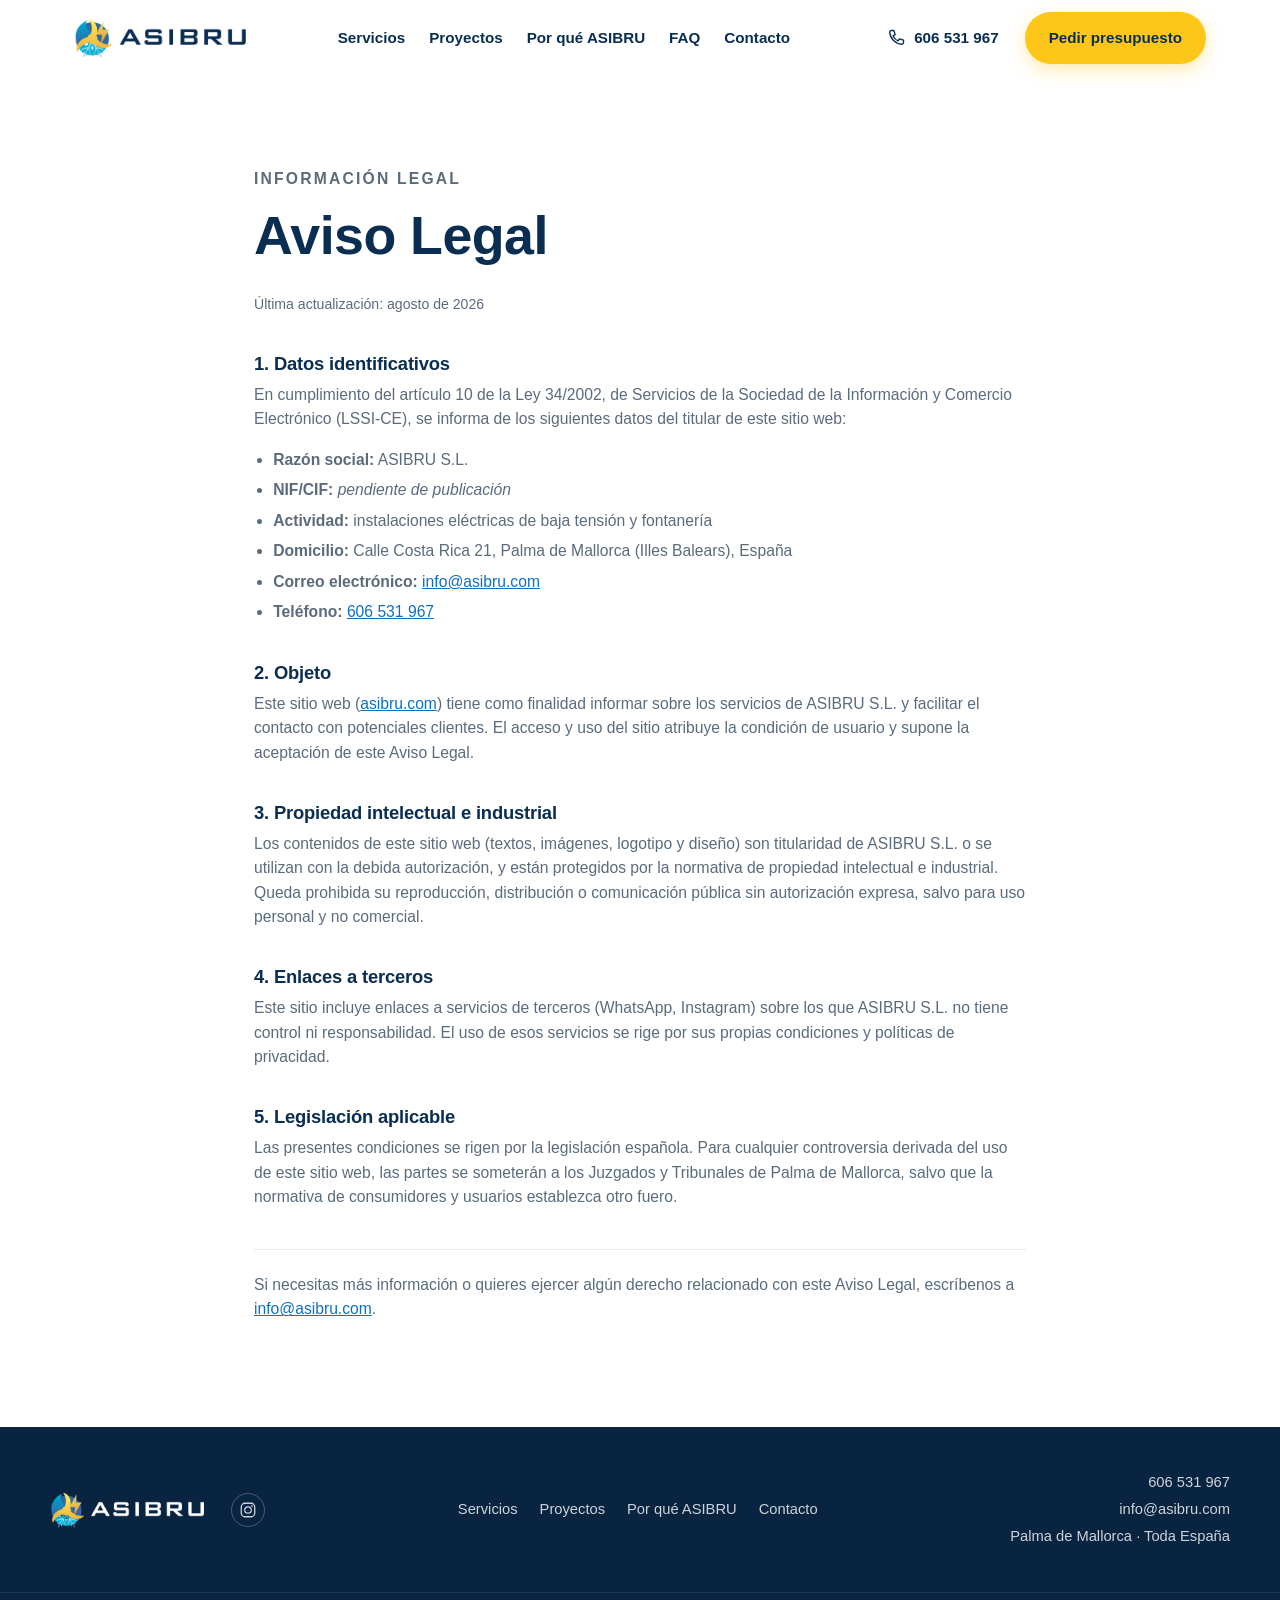
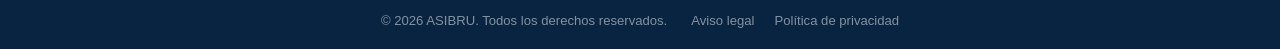
==== aviso-legal/index.html @ 21727405 "Añadir FAQ, Aviso Legal, Política de Privacidad, sitemap y robots.txt - Sección de preguntas frecuen" ====
<!DOCTYPE html>
<html lang="es">
<head>
<meta charset="UTF-8">
<meta name="viewport" content="width=device-width, initial-scale=1.0">
<title>Aviso Legal · ASIBRU</title>
<meta name="description" content="Aviso legal del sitio web de ASIBRU S.L.">
<meta name="robots" content="noindex, follow">
<meta name="theme-color" content="#0A2E52">

<link rel="icon" href="/assets/img/favicon-32.png" sizes="32x32" type="image/png">
<link rel="icon" href="/assets/img/favicon-192.png" sizes="192x192" type="image/png">
<link rel="apple-touch-icon" href="/assets/img/apple-touch-icon.png">

<link rel="stylesheet" href="/assets/css/styles.css">
</head>
<body>

<a class="skip-link" href="#contenido">Ir al contenido</a>

<header class="site-header" id="siteHeader">
  <div class="container header-inner">
    <a href="/" class="brand" aria-label="ASIBRU - Inicio">
      <img src="/assets/img/logo-horizontal.png" alt="ASIBRU" class="brand-logo">
    </a>
    <nav class="main-nav" id="mainNav" aria-label="Navegación principal">
      <a href="/#servicios">Servicios</a>
      <a href="/#proyectos">Proyectos</a>
      <a href="/#confianza">Por qué ASIBRU</a>
      <a href="/#faq">FAQ</a>
      <a href="/#contacto">Contacto</a>
    </nav>
    <div class="header-actions">
      <a href="tel:+34606531967" class="btn btn-ghost header-phone">
        <svg viewBox="0 0 24 24" class="icon" aria-hidden="true"><path d="M6.5 3h3l1.5 5-2.5 1.5a12 12 0 0 0 6 6L16 13l5 1.5v3a2 2 0 0 1-2.2 2C11.3 19 5 12.7 4.5 5.2A2 2 0 0 1 6.5 3Z" fill="none" stroke="currentColor" stroke-width="1.6" stroke-linejoin="round"/></svg>
        <span>606 531 967</span>
      </a>
      <a href="/#contacto" class="btn btn-accent">Pedir presupuesto</a>
      <button class="nav-toggle" id="navToggle" aria-label="Abrir menú" aria-expanded="false" aria-controls="mainNav">
        <span></span><span></span><span></span>
      </button>
    </div>
  </div>
</header>

<main id="contenido">
  <section class="section">
    <div class="container container-narrow legal-page">
      <p class="eyebrow">Información legal</p>
      <h1>Aviso Legal</h1>
      <p class="legal-updated">Última actualización: agosto de 2026</p>

      <h2>1. Datos identificativos</h2>
      <p>
        En cumplimiento del artículo 10 de la Ley 34/2002, de Servicios de la Sociedad
        de la Información y Comercio Electrónico (LSSI-CE), se informa de los siguientes
        datos del titular de este sitio web:
      </p>
      <ul>
        <li><strong>Razón social:</strong> ASIBRU S.L.</li>
        <li><strong>NIF/CIF:</strong> <em>pendiente de publicación</em></li>
        <li><strong>Actividad:</strong> instalaciones eléctricas de baja tensión y fontanería</li>
        <li><strong>Domicilio:</strong> Calle Costa Rica 21, Palma de Mallorca (Illes Balears), España</li>
        <li><strong>Correo electrónico:</strong> <a href="mailto:info@asibru.com">info@asibru.com</a></li>
        <li><strong>Teléfono:</strong> <a href="tel:+34606531967">606 531 967</a></li>
      </ul>

      <h2>2. Objeto</h2>
      <p>
        Este sitio web (<a href="https://asibru.com">asibru.com</a>) tiene como finalidad
        informar sobre los servicios de ASIBRU S.L. y facilitar el contacto con potenciales
        clientes. El acceso y uso del sitio atribuye la condición de usuario y supone la
        aceptación de este Aviso Legal.
      </p>

      <h2>3. Propiedad intelectual e industrial</h2>
      <p>
        Los contenidos de este sitio web (textos, imágenes, logotipo y diseño) son
        titularidad de ASIBRU S.L. o se utilizan con la debida autorización, y están
        protegidos por la normativa de propiedad intelectual e industrial. Queda
        prohibida su reproducción, distribución o comunicación pública sin autorización
        expresa, salvo para uso personal y no comercial.
      </p>

      <h2>4. Enlaces a terceros</h2>
      <p>
        Este sitio incluye enlaces a servicios de terceros (WhatsApp, Instagram) sobre
        los que ASIBRU S.L. no tiene control ni responsabilidad. El uso de esos servicios
        se rige por sus propias condiciones y políticas de privacidad.
      </p>

      <h2>5. Legislación aplicable</h2>
      <p>
        Las presentes condiciones se rigen por la legislación española. Para cualquier
        controversia derivada del uso de este sitio web, las partes se someterán a los
        Juzgados y Tribunales de Palma de Mallorca, salvo que la normativa de consumidores
        y usuarios establezca otro fuero.
      </p>

      <p class="legal-note">
        Si necesitas más información o quieres ejercer algún derecho relacionado con este
        Aviso Legal, escríbenos a <a href="mailto:info@asibru.com">info@asibru.com</a>.
      </p>
    </div>
  </section>
</main>

<footer class="site-footer">
  <div class="container footer-inner">
    <div class="footer-brand">
      <img src="/assets/img/logo-horizontal-white.png" alt="ASIBRU" class="footer-logo">
      <a href="https://www.instagram.com/asibru_sl/" target="_blank" rel="noopener" class="footer-social" aria-label="ASIBRU en Instagram">
        <svg viewBox="0 0 24 24" aria-hidden="true"><rect x="3" y="3" width="18" height="18" rx="5" fill="none" stroke="currentColor" stroke-width="1.7"/><circle cx="12" cy="12" r="4.3" fill="none" stroke="currentColor" stroke-width="1.7"/><circle cx="17.3" cy="6.7" r="1.15" fill="currentColor"/></svg>
      </a>
    </div>
    <nav class="footer-nav" aria-label="Navegación de pie de página">
      <a href="/#servicios">Servicios</a>
      <a href="/#proyectos">Proyectos</a>
      <a href="/#confianza">Por qué ASIBRU</a>
      <a href="/#contacto">Contacto</a>
    </nav>
    <div class="footer-contact">
      <a href="tel:+34606531967">606 531 967</a>
      <a href="mailto:info@asibru.com">info@asibru.com</a>
      <span>Palma de Mallorca · Toda España</span>
    </div>
  </div>
  <div class="footer-bottom">
    <div class="container footer-bottom-inner">
      <p>&copy; <span id="year"></span> ASIBRU. Todos los derechos reservados.</p>
      <nav class="footer-legal" aria-label="Enlaces legales">
        <a href="/aviso-legal/">Aviso legal</a>
        <a href="/privacidad/">Política de privacidad</a>
      </nav>
    </div>
  </div>
</footer>

<script src="/assets/js/main.js"></script>
</body>
</html>
---- assets/css/styles.css ----
/* ==========================================================================
   ASIBRU — Hoja de estilos principal
   ========================================================================== */

:root {
  --navy: #0A2E52;
  --navy-2: #082441;
  --blue: #0E6FC4;
  --blue-light: #2CB2F0;
  --cyan: #17C8F0;
  --gold: #FFC61A;
  --gold-dark: #EF9E00;

  --bg: #FFFFFF;
  --bg-soft: #F3F8FC;
  --text: #1F2A37;
  --text-muted: #5B6B7C;
  --border: #E4ECF2;

  --radius-sm: 10px;
  --radius-md: 16px;
  --radius-lg: 24px;

  --shadow-sm: 0 2px 8px rgba(10, 46, 82, 0.06);
  --shadow-md: 0 12px 32px rgba(10, 46, 82, 0.10);
  --shadow-lg: 0 24px 60px rgba(10, 46, 82, 0.16);

  --font: -apple-system, BlinkMacSystemFont, "Segoe UI", Roboto, "Helvetica Neue", Arial, sans-serif;

  --container: 1180px;
}

* { box-sizing: border-box; }
html { scroll-behavior: smooth; }

body {
  margin: 0;
  font-family: var(--font);
  color: var(--text);
  background: var(--bg);
  -webkit-font-smoothing: antialiased;
  line-height: 1.55;
}

img { max-width: 100%; display: block; }

a { color: inherit; text-decoration: none; }

h1, h2, h3 {
  margin: 0 0 0.5em;
  font-weight: 800;
  line-height: 1.15;
  letter-spacing: -0.01em;
  color: var(--navy);
}

h1 { font-size: clamp(2.2rem, 4.2vw, 3.4rem); }
h2 { font-size: clamp(1.7rem, 3vw, 2.4rem); }
h3 { font-size: 1.15rem; }

p { margin: 0 0 1em; color: var(--text-muted); }

.container {
  max-width: var(--container);
  margin: 0 auto;
  padding: 0 24px;
}
.container-narrow { max-width: 820px; }

.skip-link {
  position: absolute;
  left: -999px;
  top: 0;
  background: var(--navy);
  color: #fff;
  padding: 12px 18px;
  border-radius: 0 0 8px 0;
  z-index: 999;
}
.skip-link:focus { left: 0; }

.icon { width: 20px; height: 20px; flex-shrink: 0; }
.icon-lg { width: 30px; height: 30px; flex-shrink: 0; }

/* ---------- Botones ---------- */
.btn {
  display: inline-flex;
  align-items: center;
  justify-content: center;
  gap: 8px;
  padding: 12px 22px;
  border-radius: 999px;
  font-weight: 700;
  font-size: 0.95rem;
  border: 2px solid transparent;
  cursor: pointer;
  transition: transform 0.15s ease, box-shadow 0.15s ease, background 0.15s ease, color 0.15s ease, border-color .15s ease;
  white-space: nowrap;
}
.btn:hover { transform: translateY(-1px); }

.btn-accent {
  background: var(--gold);
  color: var(--navy);
  box-shadow: 0 6px 18px rgba(255, 198, 26, 0.35);
}
.btn-accent:hover { background: var(--gold-dark); }

.btn-outline {
  background: transparent;
  color: var(--navy);
  border-color: var(--border);
}
.btn-outline:hover { border-color: var(--blue); color: var(--blue); }

.btn-ghost {
  background: transparent;
  color: var(--navy);
  padding: 10px 14px;
}
.btn-ghost:hover { color: var(--blue); }

.btn-outline-light {
  background: transparent;
  color: #fff;
  border-color: rgba(255,255,255,0.35);
}
.btn-outline-light:hover { border-color: #fff; }

.btn-ghost-light {
  background: rgba(255,255,255,0.08);
  color: #fff;
}
.btn-ghost-light:hover { background: rgba(255,255,255,0.16); }

.btn-whatsapp {
  background: linear-gradient(135deg, var(--cyan), var(--blue));
  color: #fff;
  box-shadow: 0 6px 18px rgba(23, 200, 240, 0.3);
}
.btn-whatsapp:hover { filter: brightness(1.06); }

.btn-lg { padding: 15px 28px; font-size: 1rem; }
.btn-block { width: 100%; margin-top: 12px; }

/* ---------- Header ---------- */
.site-header {
  position: sticky;
  top: 0;
  z-index: 100;
  background: rgba(255,255,255,0.9);
  backdrop-filter: saturate(180%) blur(14px);
  border-bottom: 1px solid transparent;
  transition: border-color 0.2s ease, box-shadow 0.2s ease;
}
.site-header.scrolled {
  border-color: var(--border);
  box-shadow: var(--shadow-sm);
}

.header-inner {
  display: flex;
  align-items: center;
  justify-content: space-between;
  gap: 24px;
  height: 76px;
}

.brand-logo { height: 40px; width: auto; }

.main-nav { display: flex; align-items: center; gap: 24px; }
.main-nav a {
  font-weight: 600;
  font-size: 0.95rem;
  color: var(--navy);
  position: relative;
  padding: 6px 0;
}
.main-nav a:hover { color: var(--blue); }

.header-actions { display: flex; align-items: center; gap: 10px; }
.header-phone { display: inline-flex; }
.header-phone span { display: inline; }

.lang-switch {
  display: flex;
  align-items: center;
  gap: 2px;
  font-size: 0.78rem;
  font-weight: 700;
  letter-spacing: 0.03em;
  border: 1px solid var(--border);
  border-radius: 999px;
  padding: 4px;
  margin-left: 8px;
}
.lang-switch a {
  padding: 5px 9px;
  border-radius: 999px;
  color: var(--text-muted);
}
.lang-switch a:hover { color: var(--blue); }
.lang-switch a.is-current { background: var(--navy); color: #fff; }

.nav-toggle {
  display: none;
  flex-direction: column;
  justify-content: center;
  gap: 5px;
  width: 40px;
  height: 40px;
  background: transparent;
  border: none;
  cursor: pointer;
  padding: 0;
}
.nav-toggle span {
  height: 2px;
  background: var(--navy);
  border-radius: 2px;
  transition: transform 0.2s ease, opacity 0.2s ease;
}

/* ---------- Hero ---------- */
.hero {
  position: relative;
  overflow: hidden;
  padding: 76px 0 90px;
}
.hero-bg {
  position: absolute;
  inset: 0;
  z-index: -1;
  background:
    radial-gradient(60% 55% at 82% 10%, rgba(23, 200, 240, 0.16), transparent 60%),
    radial-gradient(50% 50% at 100% 60%, rgba(14, 111, 196, 0.12), transparent 60%),
    radial-gradient(45% 45% at 5% 90%, rgba(255, 198, 26, 0.12), transparent 60%),
    var(--bg);
}

.hero-inner {
  display: grid;
  grid-template-columns: 1.15fr 0.85fr;
  align-items: center;
  gap: 40px;
}

.eyebrow {
  text-transform: uppercase;
  letter-spacing: 0.14em;
  font-size: 0.8rem;
  font-weight: 800;
  color: var(--blue);
  margin: 0 0 14px;
}
.eyebrow-light { color: var(--cyan); }

.hero-lead { font-size: 1.1rem; max-width: 54ch; }

.hero-cta { display: flex; flex-wrap: wrap; gap: 14px; margin: 28px 0 26px; }

.hero-trust {
  list-style: none;
  padding: 0;
  margin: 0;
  display: flex;
  flex-wrap: wrap;
  gap: 10px 28px;
}
.hero-trust li {
  font-size: 0.9rem;
  font-weight: 600;
  color: var(--navy);
  position: relative;
  padding-left: 22px;
}
.hero-trust li::before {
  content: "";
  position: absolute;
  left: 0;
  top: 50%;
  transform: translateY(-50%);
  width: 14px;
  height: 14px;
  border-radius: 50%;
  background: linear-gradient(135deg, var(--cyan), var(--blue));
}

.hero-mark { justify-self: center; }
.hero-mark img {
  width: min(360px, 100%);
  filter: drop-shadow(0 20px 45px rgba(10, 46, 82, 0.22));
}

/* ---------- Secciones genéricas ---------- */
.section { padding: 90px 0; }
.section-soft { background: var(--bg-soft); }

.section-head { max-width: 720px; margin: 0 auto 48px; text-align: center; }
.section-head .section-lead { margin: 0 auto; }
.section-lead { max-width: 60ch; margin-left: auto; margin-right: auto; font-size: 1.05rem; }
.section-lead.light { color: rgba(255,255,255,0.75); }

.grid { display: grid; gap: 24px; }

/* ---------- Cards ---------- */
.card {
  background: #fff;
  border: 1px solid var(--border);
  border-radius: var(--radius-md);
  padding: 30px 26px;
  box-shadow: var(--shadow-sm);
  transition: transform 0.2s ease, box-shadow 0.2s ease;
}
.card:hover { transform: translateY(-4px); box-shadow: var(--shadow-md); }

.services-grid { grid-template-columns: repeat(3, 1fr); }

.icon-badge {
  width: 58px;
  height: 58px;
  border-radius: 16px;
  display: flex;
  align-items: center;
  justify-content: center;
  margin-bottom: 18px;
  background: linear-gradient(135deg, rgba(23,200,240,0.14), rgba(14,111,196,0.14));
  color: var(--blue);
}
.service-card:nth-child(6n+1) .icon-badge,
.service-card:nth-child(6n+4) .icon-badge { color: var(--gold-dark); background: linear-gradient(135deg, rgba(255,198,26,0.18), rgba(239,158,0,0.12)); }
.service-card:nth-child(6n+3) .icon-badge { color: var(--cyan); background: linear-gradient(135deg, rgba(23,200,240,0.2), rgba(23,200,240,0.06)); }

.service-card h3 { margin-bottom: 8px; }
.service-card p { margin: 0; font-size: 0.96rem; }

/* ---------- Proyectos ---------- */
.projects-grid {
  grid-template-columns: repeat(3, 1fr);
  margin-bottom: 30px;
}
.project-photo {
  position: relative;
  margin: 0;
  border-radius: var(--radius-md);
  overflow: hidden;
  box-shadow: var(--shadow-sm);
  aspect-ratio: 4 / 3;
  transition: transform 0.2s ease, box-shadow 0.2s ease;
}
.project-photo:hover { transform: translateY(-4px); box-shadow: var(--shadow-md); }
.project-photo img {
  width: 100%;
  height: 100%;
  object-fit: cover;
  display: block;
}
.project-photo figcaption {
  position: absolute;
  left: 0;
  right: 0;
  bottom: 0;
  padding: 28px 16px 14px;
  background: linear-gradient(180deg, rgba(10,46,82,0) 0%, rgba(10,46,82,0.78) 100%);
  color: #fff;
  font-weight: 700;
  font-size: 0.95rem;
}
.projects-note {
  text-align: center;
  max-width: 70ch;
  margin: 0 auto;
  font-size: 0.98rem;
}
.projects-note-small {
  display: block;
  font-size: 0.82rem;
  color: var(--text-muted);
  opacity: 0.8;
  margin-top: 6px;
}

/* ---------- Confianza ---------- */
.trust-grid { grid-template-columns: repeat(4, 1fr); }
.trust-card {
  text-align: left;
  padding: 8px 4px;
}
.trust-icon { color: var(--blue); margin-bottom: 16px; }
.trust-card h3 { margin-bottom: 8px; font-size: 1.05rem; }
.trust-card p { font-size: 0.95rem; margin: 0; }

/* ---------- Páginas legales ---------- */
.legal-page h1 { margin-top: 6px; }
.legal-page .legal-updated { color: var(--text-muted); font-size: 0.88rem; margin-bottom: 2.5em; }
.legal-page h2 { font-size: 1.15rem; margin-top: 2em; }
.legal-page p, .legal-page li { color: var(--text-muted); font-size: 0.98rem; }
.legal-page ul { padding-left: 1.2em; margin-bottom: 1em; }
.legal-page li { margin-bottom: 0.4em; }
.legal-page a { color: var(--blue); text-decoration: underline; }
.legal-note {
  margin-top: 2.5em;
  padding-top: 1.5em;
  border-top: 1px solid var(--border);
}

/* ---------- FAQ ---------- */
.faq-list {
  display: flex;
  flex-direction: column;
  gap: 12px;
}
.faq-item {
  background: #fff;
  border: 1px solid var(--border);
  border-radius: var(--radius-sm);
  padding: 6px 22px;
  box-shadow: var(--shadow-sm);
}
.faq-item summary {
  cursor: pointer;
  list-style: none;
  padding: 16px 28px 16px 0;
  font-weight: 700;
  color: var(--navy);
  position: relative;
}
.faq-item summary::-webkit-details-marker { display: none; }
.faq-item summary::after {
  content: "+";
  position: absolute;
  right: 0;
  top: 50%;
  transform: translateY(-50%);
  font-size: 1.4rem;
  font-weight: 400;
  color: var(--blue);
  transition: transform 0.2s ease;
}
.faq-item[open] summary::after { transform: translateY(-50%) rotate(45deg); }
.faq-item p { margin: 0 0 18px; font-size: 0.96rem; }

/* ---------- Contacto ---------- */
.section-dark {
  background: linear-gradient(160deg, var(--navy) 0%, var(--navy-2) 100%);
  color: #fff;
}
.section-dark h2 { color: #fff; }

.contact-inner {
  display: grid;
  grid-template-columns: 1.1fr 0.9fr;
  gap: 50px;
  align-items: start;
}

.contact-methods {
  display: flex;
  flex-direction: column;
  gap: 14px;
  margin-top: 28px;
}
.contact-method {
  display: flex;
  align-items: center;
  gap: 16px;
  padding: 16px 18px;
  border-radius: var(--radius-sm);
  background: rgba(255,255,255,0.06);
  border: 1px solid rgba(255,255,255,0.1);
  transition: background 0.15s ease, transform 0.15s ease;
}
a.contact-method:hover { background: rgba(255,255,255,0.12); transform: translateX(4px); }
.contact-method svg { color: var(--cyan); }
.contact-method strong { display: block; font-size: 1.02rem; }
.contact-method small { display: block; color: rgba(255,255,255,0.6); font-size: 0.85rem; margin-top: 2px; }

.contact-card {
  background: #fff;
  color: var(--text);
  border-radius: var(--radius-lg);
  padding: 34px;
  box-shadow: var(--shadow-lg);
}
.contact-card h3 { margin-bottom: 6px; }
.contact-card p { margin-bottom: 4px; }

/* ---------- Footer ---------- */
.site-footer { background: var(--navy-2); color: rgba(255,255,255,0.8); }
.footer-inner {
  display: flex;
  flex-wrap: wrap;
  align-items: center;
  justify-content: space-between;
  gap: 28px;
  padding: 44px 0;
}
.footer-brand { display: flex; align-items: center; gap: 16px; }
.footer-logo { height: 36px; }
.footer-social {
  width: 34px;
  height: 34px;
  border-radius: 50%;
  display: inline-flex;
  align-items: center;
  justify-content: center;
  color: rgba(255,255,255,0.8);
  border: 1px solid rgba(255,255,255,0.25);
  transition: color 0.15s ease, border-color 0.15s ease, transform 0.15s ease;
}
.footer-social svg { width: 18px; height: 18px; }
.footer-social:hover { color: #fff; border-color: rgba(255,255,255,0.6); transform: translateY(-2px); }
.footer-nav { display: flex; flex-wrap: wrap; gap: 22px; font-size: 0.92rem; }
.footer-nav a:hover { color: #fff; }
.footer-contact { display: flex; flex-direction: column; gap: 4px; font-size: 0.92rem; text-align: right; }
.footer-contact a:hover { color: #fff; }

.footer-bottom {
  border-top: 1px solid rgba(255,255,255,0.08);
  padding: 18px 0;
}
.footer-bottom p { margin: 0; font-size: 0.82rem; color: rgba(255,255,255,0.5); }
.footer-bottom-inner {
  display: flex;
  flex-wrap: wrap;
  align-items: center;
  justify-content: center;
  gap: 8px 24px;
}
.footer-legal { display: flex; gap: 20px; }
.footer-legal a { font-size: 0.82rem; color: rgba(255,255,255,0.5); }
.footer-legal a:hover { color: #fff; }

/* ---------- Botón flotante WhatsApp ---------- */
.fab-whatsapp {
  position: fixed;
  right: 22px;
  bottom: 22px;
  width: 58px;
  height: 58px;
  border-radius: 50%;
  background: linear-gradient(135deg, var(--cyan), var(--blue));
  color: #fff;
  display: flex;
  align-items: center;
  justify-content: center;
  box-shadow: var(--shadow-lg);
  z-index: 90;
  transition: transform 0.15s ease;
}
.fab-whatsapp:hover { transform: scale(1.08); }
.fab-whatsapp svg { width: 28px; height: 28px; }

/* ---------- Reveal on scroll ----------
   Mejora progresiva: el contenido es visible por defecto. El JS añade
   ".reveal-init" antes de observar, así si el JS no carga o falla nunca
   queda contenido oculto. */
.reveal.reveal-init {
  opacity: 0;
  transform: translateY(18px);
  transition: opacity 0.6s ease, transform 0.6s ease;
}
.reveal.reveal-init.is-visible { opacity: 1; transform: translateY(0); }

@media (prefers-reduced-motion: reduce) {
  .reveal.reveal-init { opacity: 1; transform: none; transition: none; }
  html { scroll-behavior: auto; }
}

/* ==========================================================================
   Responsive
   ========================================================================== */
@media (max-width: 980px) {
  .services-grid { grid-template-columns: repeat(2, 1fr); }
  .trust-grid { grid-template-columns: repeat(2, 1fr); }
  .projects-grid { grid-template-columns: repeat(3, 1fr); }
  .hero-inner { grid-template-columns: 1fr; }
  .hero-mark { order: -1; }
  .hero-mark img { width: 220px; margin: 0 auto; }
  .contact-inner { grid-template-columns: 1fr; }
}

@media (max-width: 760px) {
  .main-nav { display: none; }
  .header-phone span { display: none; }
  .nav-toggle { display: flex; }
  .header-actions .btn-accent { display: none; }

  .site-header.nav-open .main-nav {
    display: flex;
    flex-direction: column;
    position: absolute;
    top: 76px;
    left: 0;
    right: 0;
    background: #fff;
    padding: 18px 24px 26px;
    gap: 16px;
    border-bottom: 1px solid var(--border);
    box-shadow: var(--shadow-md);
  }
  .site-header.nav-open .header-actions .btn-accent {
    display: inline-flex;
  }
  .site-header.nav-open .nav-toggle span:nth-child(1) { transform: translateY(7px) rotate(45deg); }
  .site-header.nav-open .nav-toggle span:nth-child(2) { opacity: 0; }
  .site-header.nav-open .nav-toggle span:nth-child(3) { transform: translateY(-7px) rotate(-45deg); }

  .services-grid { grid-template-columns: 1fr; }
  .trust-grid { grid-template-columns: 1fr; }
  .projects-grid { grid-template-columns: repeat(2, 1fr); }
  .section { padding: 64px 0; }
  .hero { padding: 44px 0 60px; }
  .footer-inner { flex-direction: column; align-items: flex-start; text-align: left; }
  .footer-contact { align-items: flex-start; text-align: left; }
}
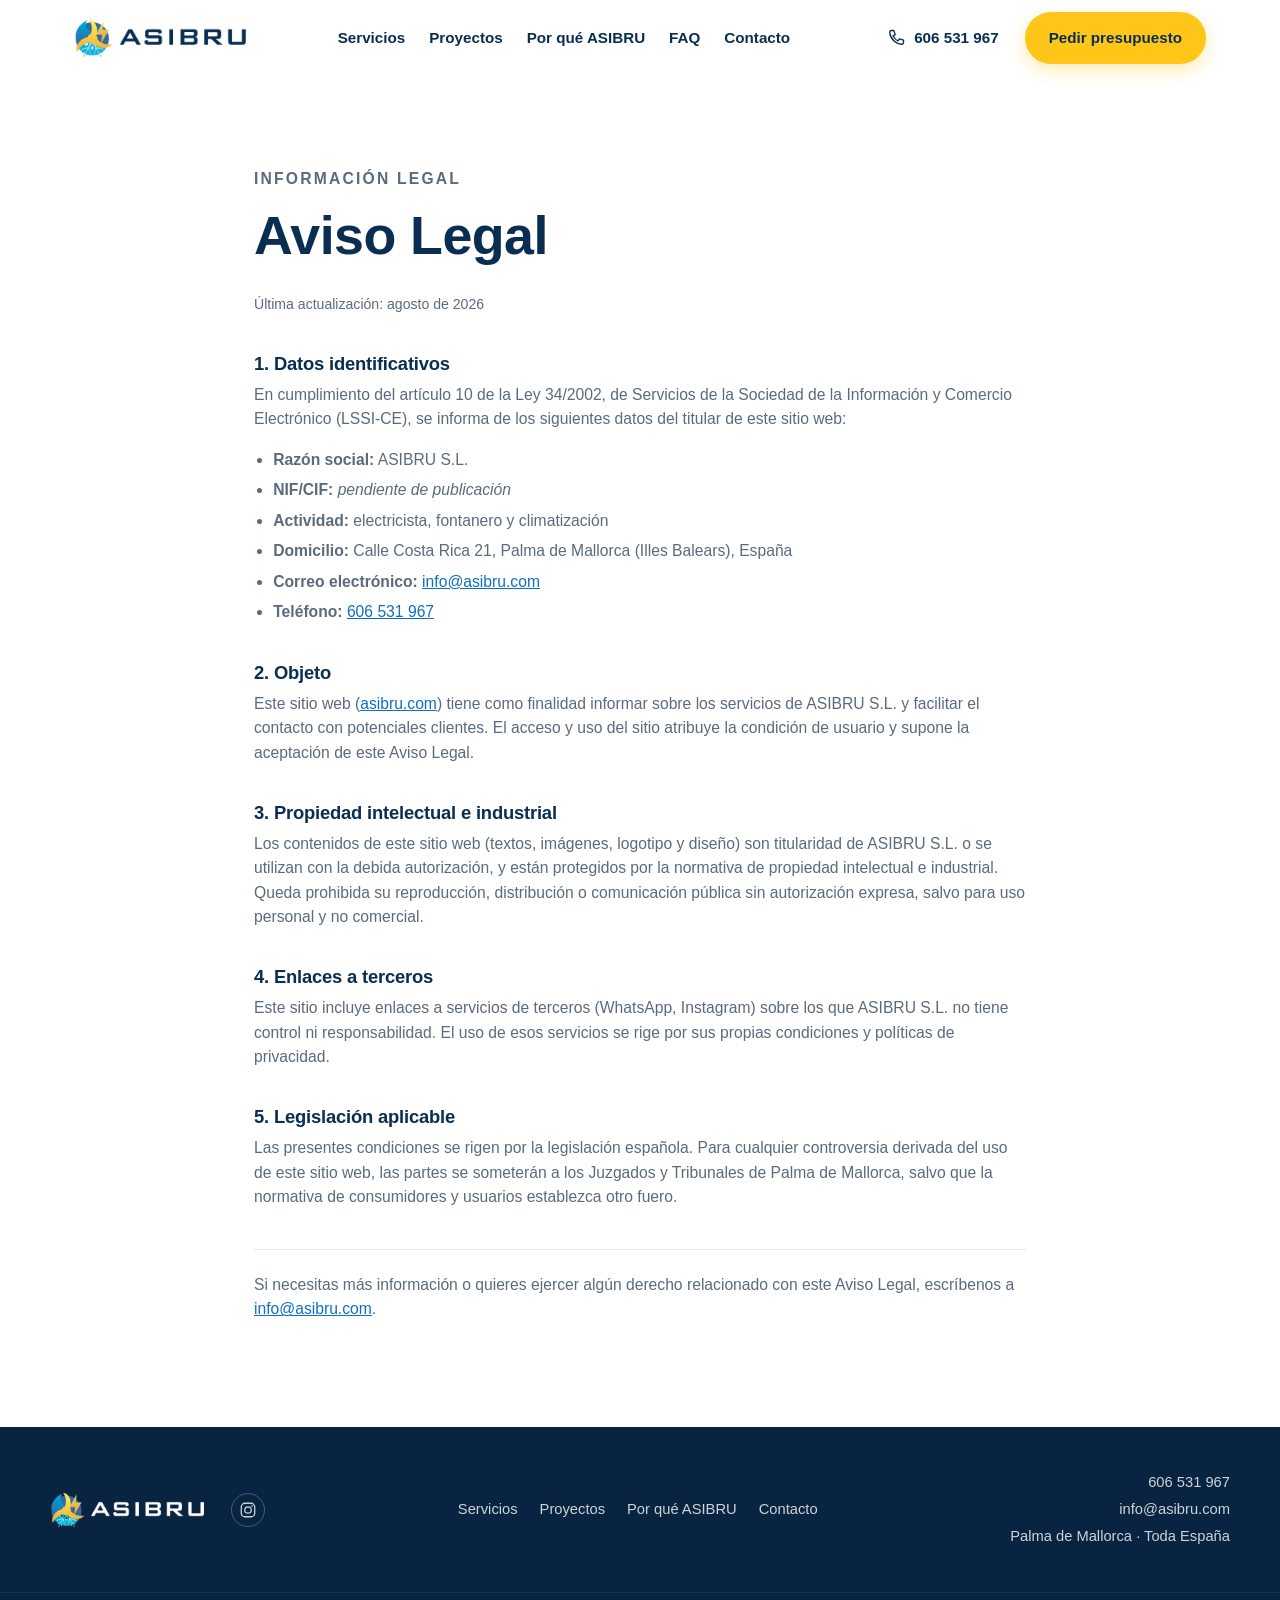
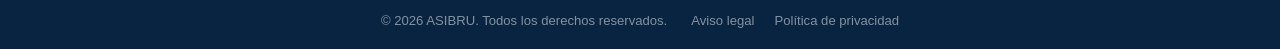
==== commit c96b3d0c: "Actualizar actividad en el Aviso Legal (electricista, fontanero y climatización)" ====
--- a/aviso-legal/index.html
+++ b/aviso-legal/index.html
@@ -59,7 +59,7 @@
       <ul>
         <li><strong>Razón social:</strong> ASIBRU S.L.</li>
         <li><strong>NIF/CIF:</strong> <em>pendiente de publicación</em></li>
-        <li><strong>Actividad:</strong> instalaciones eléctricas de baja tensión y fontanería</li>
+        <li><strong>Actividad:</strong> electricista, fontanero y climatización</li>
         <li><strong>Domicilio:</strong> Calle Costa Rica 21, Palma de Mallorca (Illes Balears), España</li>
         <li><strong>Correo electrónico:</strong> <a href="mailto:info@asibru.com">info@asibru.com</a></li>
         <li><strong>Teléfono:</strong> <a href="tel:+34606531967">606 531 967</a></li>
